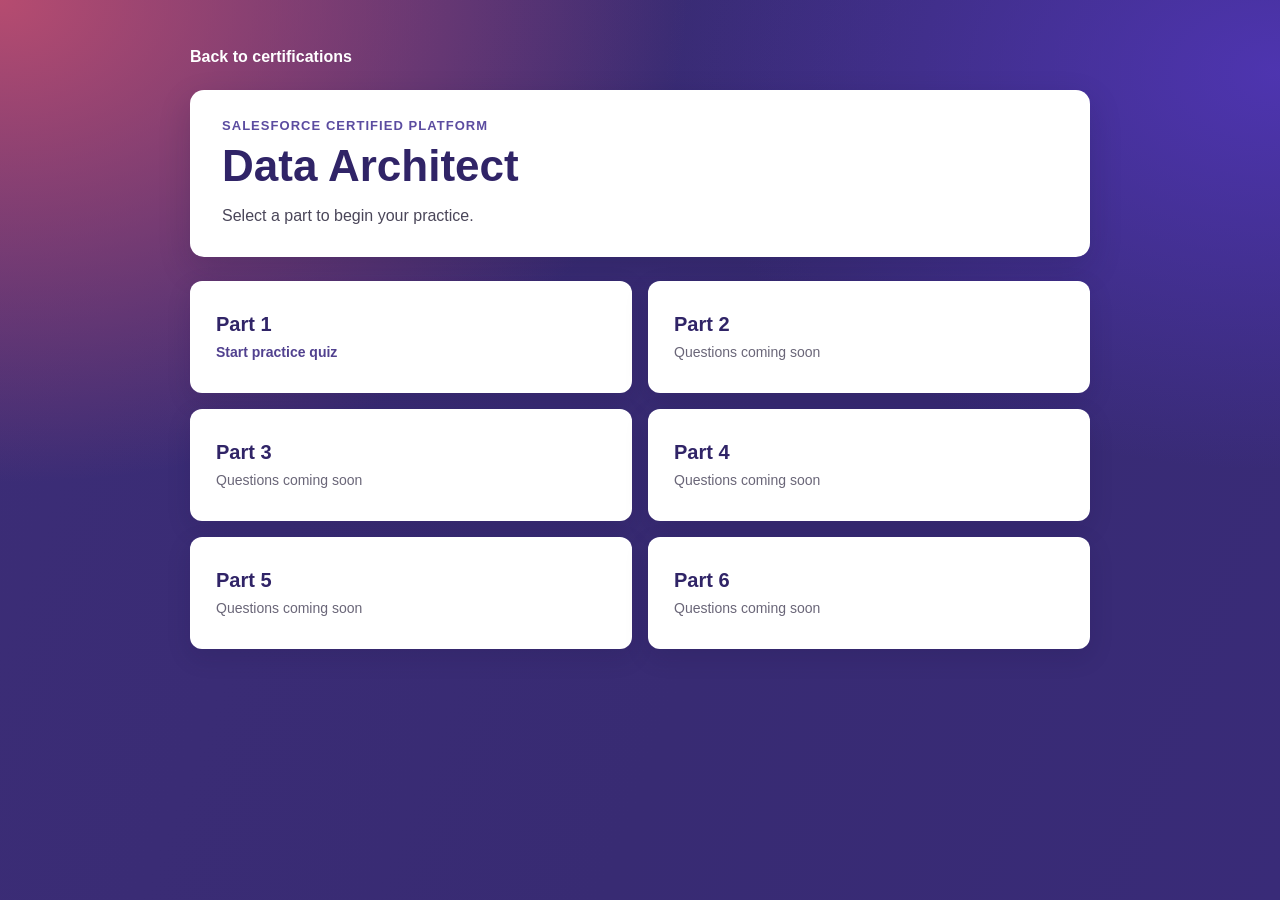
==== data-architect-home.html @ c5f19ad8 "Add Data Architect practice quiz Co-authored-by: Copilot <223556219+Copilot@users.noreply.github.com" ====
<!DOCTYPE html>
<html lang="en">
<head>
  <meta charset="UTF-8">
  <meta name="viewport" content="width=device-width, initial-scale=1">
  <title>Data Architect Practice Parts</title>
  <link rel="stylesheet" href="styles.css">
  <link rel="stylesheet" href="data-architect-home.css">
</head>
<body class="parts-page">
  <main class="parts-shell">
    <a class="parts-back-link" href="index.html">Back to certifications</a>
    <header class="parts-header">
      <p class="eyebrow">Salesforce Certified Platform</p>
      <h1>Data Architect</h1>
      <p>Select a part to begin your practice.</p>
    </header>

    <nav class="part-grid" aria-label="Data Architect practice parts">
      <a class="part-card" href="data-architect-part.html?part=1">
        <span class="part-number">Part 1</span>
        <span class="part-description">Start practice quiz</span>
      </a>
      <a class="part-card" href="data-architect-part.html?part=2">
        <span class="part-number">Part 2</span>
        <span class="part-description">Questions coming soon</span>
      </a>
      <a class="part-card" href="data-architect-part.html?part=3">
        <span class="part-number">Part 3</span>
        <span class="part-description">Questions coming soon</span>
      </a>
      <a class="part-card" href="data-architect-part.html?part=4">
        <span class="part-number">Part 4</span>
        <span class="part-description">Questions coming soon</span>
      </a>
      <a class="part-card" href="data-architect-part.html?part=5">
        <span class="part-number">Part 5</span>
        <span class="part-description">Questions coming soon</span>
      </a>
      <a class="part-card" href="data-architect-part.html?part=6">
        <span class="part-number">Part 6</span>
        <span class="part-description">Questions coming soon</span>
      </a>
    </nav>
  </main>
</body>
</html>
---- styles.css ----
* {
  box-sizing: border-box;
}

body {
  min-height: 100vh;
  margin: 0;
  display: grid;
  place-items: center;
  padding: 24px;
  background-color: #382b73;
  background-image:
    radial-gradient(ellipse at 0% 0%, rgba(195, 79, 111, 0.9), transparent 38%),
    radial-gradient(ellipse at 100% 8%, rgba(83, 55, 190, 0.8), transparent 34%),
    linear-gradient(110deg, #3c2d77, #382b73 58%, #392b78);
  font-family: Arial, Helvetica, sans-serif;
}

.button-group {
  display: flex;
  justify-content: center;
  align-items: center;
  gap: 16px;
  width: 100%;
  max-width: 760px;
}

.button-group button,
.button-group .certification-link {
  display: flex;
  justify-content: center;
  align-items: center;
  flex: 1;
  min-height: 56px;
  border: 0;
  border-radius: 8px;
  background: #0176d3;
  color: #ffffff;
  font-size: 18px;
  font-weight: 700;
  cursor: pointer;
  box-shadow: 0 4px 12px rgba(1, 118, 211, 0.18);
  text-decoration: none;
  transition: background 150ms ease, transform 150ms ease;
}

.button-group button:hover,
.button-group .certification-link:hover {
  background: #014486;
  transform: translateY(-2px);
}

.button-group button:focus-visible,
.button-group .certification-link:focus-visible {
  outline: 3px solid #78b7e8;
  outline-offset: 3px;
}

@media (max-width: 600px) {
  .button-group {
    flex-direction: column;
  }

  .button-group button,
  .button-group .certification-link {
    width: 100%;
    font-size: 16px;
  }
}
---- data-architect-home.css ----
.parts-page {
  display: block;
  padding: 48px 24px;
}

.parts-shell {
  width: min(100%, 900px);
  margin: 0 auto;
}

.parts-back-link {
  display: inline-block;
  margin-bottom: 24px;
  color: #ffffff;
  font-weight: 700;
  text-decoration: none;
}

.parts-back-link:hover {
  text-decoration: underline;
}

.parts-back-link:focus-visible,
.part-card:focus-visible {
  outline: 3px solid #78b7e8;
  outline-offset: 3px;
}

.parts-header {
  margin-bottom: 24px;
  padding: 28px 32px;
  border-radius: 14px;
  background: #ffffff;
  box-shadow: 0 12px 32px rgba(20, 15, 54, 0.18);
  color: #302467;
}

.parts-header .eyebrow {
  margin: 0 0 8px;
  color: #5b4ca0;
  font-size: 13px;
  font-weight: 700;
  letter-spacing: 0.08em;
  text-transform: uppercase;
}

.parts-header h1 {
  margin: 0;
  font-size: clamp(32px, 5vw, 44px);
}

.parts-header p:last-child {
  margin: 12px 0 0;
  color: #4a4659;
  line-height: 1.6;
}

.part-grid {
  display: grid;
  grid-template-columns: repeat(2, minmax(0, 1fr));
  gap: 16px;
}

.part-card {
  display: flex;
  min-height: 112px;
  flex-direction: column;
  justify-content: center;
  gap: 8px;
  padding: 20px 24px;
  border: 2px solid transparent;
  border-radius: 12px;
  background: #ffffff;
  box-shadow: 0 8px 24px rgba(20, 15, 54, 0.14);
  color: #302467;
  text-decoration: none;
  transition: border-color 150ms ease, transform 150ms ease;
}

.part-card:hover {
  transform: translateY(-2px);
  border-color: #9c8bd7;
}

.part-number {
  font-size: 20px;
  font-weight: 700;
}

.part-description {
  color: #6a6678;
  font-size: 14px;
}

.part-card:first-child .part-description {
  color: #51418f;
  font-weight: 700;
}

@media (max-width: 600px) {
  .parts-page {
    padding: 28px 16px;
  }

  .parts-header {
    padding: 20px;
  }

  .part-grid {
    grid-template-columns: 1fr;
  }
}
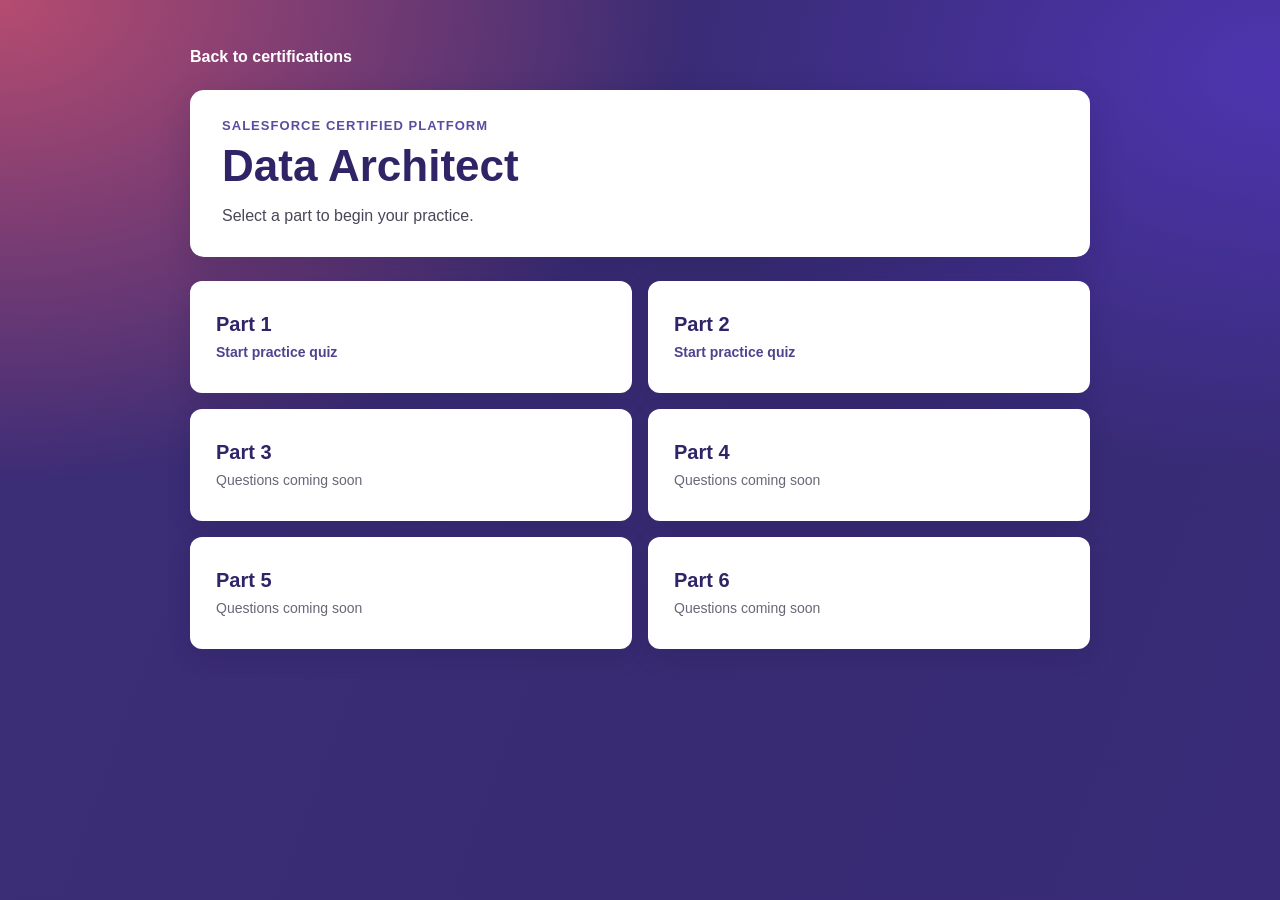
==== commit 27ff2df5: "Add Part 2 Data Architect questions Co-authored-by: Copilot <223556219+Copilot@users.noreply.github." ====
--- a/data-architect-home.html
+++ b/data-architect-home.html
@@ -4,8 +4,8 @@
   <meta charset="UTF-8">
   <meta name="viewport" content="width=device-width, initial-scale=1">
   <title>Data Architect Practice Parts</title>
-  <link rel="stylesheet" href="styles.css">
-  <link rel="stylesheet" href="data-architect-home.css">
+  <link rel="stylesheet" href="css/styles.css">
+  <link rel="stylesheet" href="css/data-architect-home.css">
 </head>
 <body class="parts-page">
   <main class="parts-shell">
@@ -17,13 +17,13 @@
     </header>
 
     <nav class="part-grid" aria-label="Data Architect practice parts">
-      <a class="part-card" href="data-architect-part.html?part=1">
+      <a class="part-card is-available" href="data-architect-part.html?part=1">
         <span class="part-number">Part 1</span>
         <span class="part-description">Start practice quiz</span>
       </a>
-      <a class="part-card" href="data-architect-part.html?part=2">
+      <a class="part-card is-available" href="data-architect-part.html?part=2">
         <span class="part-number">Part 2</span>
-        <span class="part-description">Questions coming soon</span>
+        <span class="part-description">Start practice quiz</span>
       </a>
       <a class="part-card" href="data-architect-part.html?part=3">
         <span class="part-number">Part 3</span>
--- a/css/styles.css
+++ b/css/styles.css
@@ -0,0 +1,69 @@
+* {
+  box-sizing: border-box;
+}
+
+body {
+  min-height: 100vh;
+  margin: 0;
+  display: grid;
+  place-items: center;
+  padding: 24px;
+  background-color: #382b73;
+  background-image:
+    radial-gradient(ellipse at 0% 0%, rgba(195, 79, 111, 0.9), transparent 38%),
+    radial-gradient(ellipse at 100% 8%, rgba(83, 55, 190, 0.8), transparent 34%),
+    linear-gradient(110deg, #3c2d77, #382b73 58%, #392b78);
+  font-family: Arial, Helvetica, sans-serif;
+}
+
+.button-group {
+  display: flex;
+  justify-content: center;
+  align-items: center;
+  gap: 16px;
+  width: 100%;
+  max-width: 760px;
+}
+
+.button-group button,
+.button-group .certification-link {
+  display: flex;
+  justify-content: center;
+  align-items: center;
+  flex: 1;
+  min-height: 56px;
+  border: 0;
+  border-radius: 8px;
+  background: #0176d3;
+  color: #ffffff;
+  font-size: 18px;
+  font-weight: 700;
+  cursor: pointer;
+  box-shadow: 0 4px 12px rgba(1, 118, 211, 0.18);
+  text-decoration: none;
+  transition: background 150ms ease, transform 150ms ease;
+}
+
+.button-group button:hover,
+.button-group .certification-link:hover {
+  background: #014486;
+  transform: translateY(-2px);
+}
+
+.button-group button:focus-visible,
+.button-group .certification-link:focus-visible {
+  outline: 3px solid #78b7e8;
+  outline-offset: 3px;
+}
+
+@media (max-width: 600px) {
+  .button-group {
+    flex-direction: column;
+  }
+
+  .button-group button,
+  .button-group .certification-link {
+    width: 100%;
+    font-size: 16px;
+  }
+}
--- a/css/data-architect-home.css
+++ b/css/data-architect-home.css
@@ -0,0 +1,112 @@
+.parts-page {
+  display: block;
+  padding: 48px 24px;
+}
+
+.parts-shell {
+  width: min(100%, 900px);
+  margin: 0 auto;
+}
+
+.parts-back-link {
+  display: inline-block;
+  margin-bottom: 24px;
+  color: #ffffff;
+  font-weight: 700;
+  text-decoration: none;
+}
+
+.parts-back-link:hover {
+  text-decoration: underline;
+}
+
+.parts-back-link:focus-visible,
+.part-card:focus-visible {
+  outline: 3px solid #78b7e8;
+  outline-offset: 3px;
+}
+
+.parts-header {
+  margin-bottom: 24px;
+  padding: 28px 32px;
+  border-radius: 14px;
+  background: #ffffff;
+  box-shadow: 0 12px 32px rgba(20, 15, 54, 0.18);
+  color: #302467;
+}
+
+.parts-header .eyebrow {
+  margin: 0 0 8px;
+  color: #5b4ca0;
+  font-size: 13px;
+  font-weight: 700;
+  letter-spacing: 0.08em;
+  text-transform: uppercase;
+}
+
+.parts-header h1 {
+  margin: 0;
+  font-size: clamp(32px, 5vw, 44px);
+}
+
+.parts-header p:last-child {
+  margin: 12px 0 0;
+  color: #4a4659;
+  line-height: 1.6;
+}
+
+.part-grid {
+  display: grid;
+  grid-template-columns: repeat(2, minmax(0, 1fr));
+  gap: 16px;
+}
+
+.part-card {
+  display: flex;
+  min-height: 112px;
+  flex-direction: column;
+  justify-content: center;
+  gap: 8px;
+  padding: 20px 24px;
+  border: 2px solid transparent;
+  border-radius: 12px;
+  background: #ffffff;
+  box-shadow: 0 8px 24px rgba(20, 15, 54, 0.14);
+  color: #302467;
+  text-decoration: none;
+  transition: border-color 150ms ease, transform 150ms ease;
+}
+
+.part-card:hover {
+  transform: translateY(-2px);
+  border-color: #9c8bd7;
+}
+
+.part-number {
+  font-size: 20px;
+  font-weight: 700;
+}
+
+.part-description {
+  color: #6a6678;
+  font-size: 14px;
+}
+
+.part-card.is-available .part-description {
+  color: #51418f;
+  font-weight: 700;
+}
+
+@media (max-width: 600px) {
+  .parts-page {
+    padding: 28px 16px;
+  }
+
+  .parts-header {
+    padding: 20px;
+  }
+
+  .part-grid {
+    grid-template-columns: 1fr;
+  }
+}
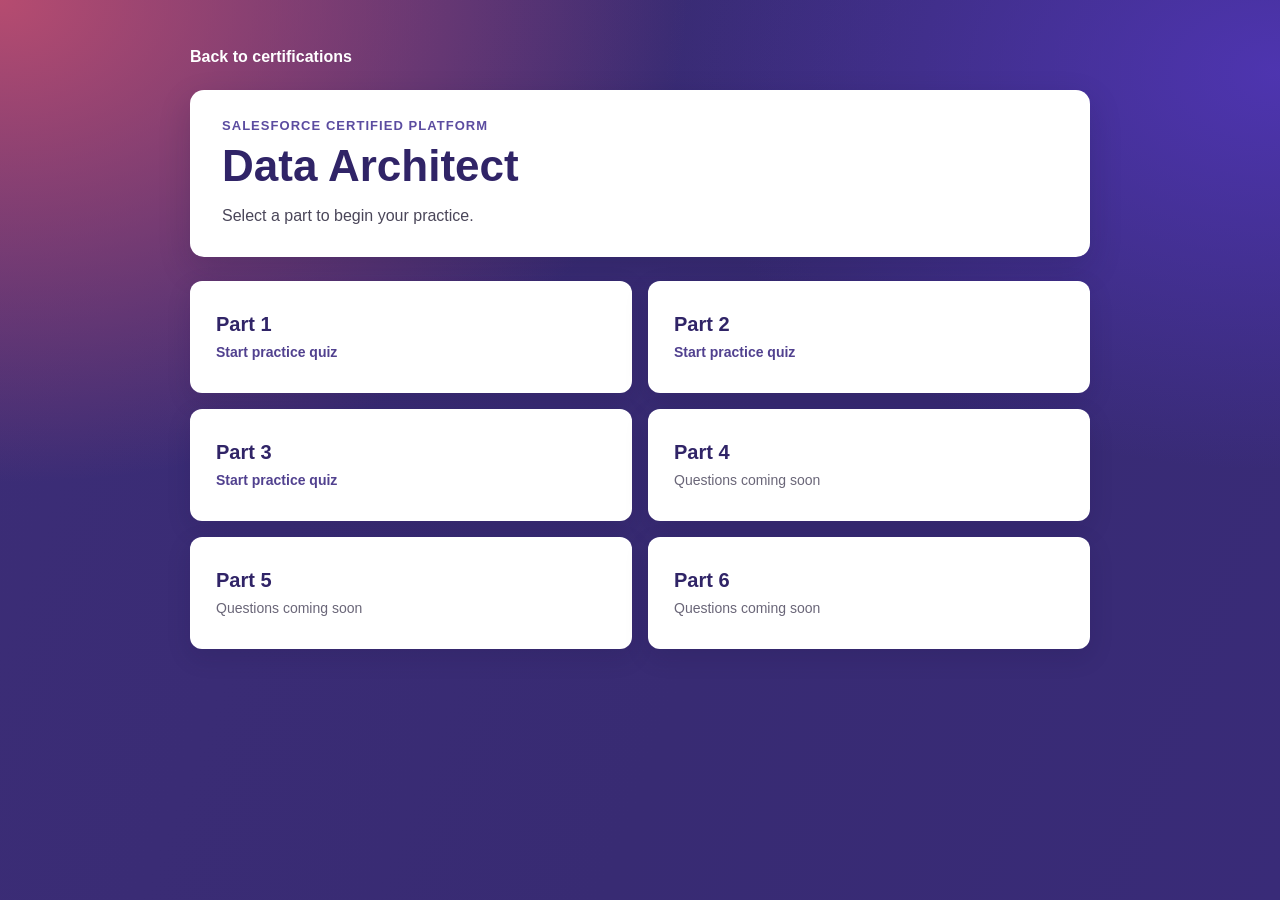
==== commit d9b88a82: "Add Data Architect Part 3 practice quiz Co-authored-by: Copilot <223556219+Copilot@users.noreply.git" ====
--- a/data-architect-home.html
+++ b/data-architect-home.html
@@ -25,9 +25,9 @@
         <span class="part-number">Part 2</span>
         <span class="part-description">Start practice quiz</span>
       </a>
-      <a class="part-card" href="data-architect-part.html?part=3">
+      <a class="part-card is-available" href="data-architect-part.html?part=3">
         <span class="part-number">Part 3</span>
-        <span class="part-description">Questions coming soon</span>
+        <span class="part-description">Start practice quiz</span>
       </a>
       <a class="part-card" href="data-architect-part.html?part=4">
         <span class="part-number">Part 4</span>
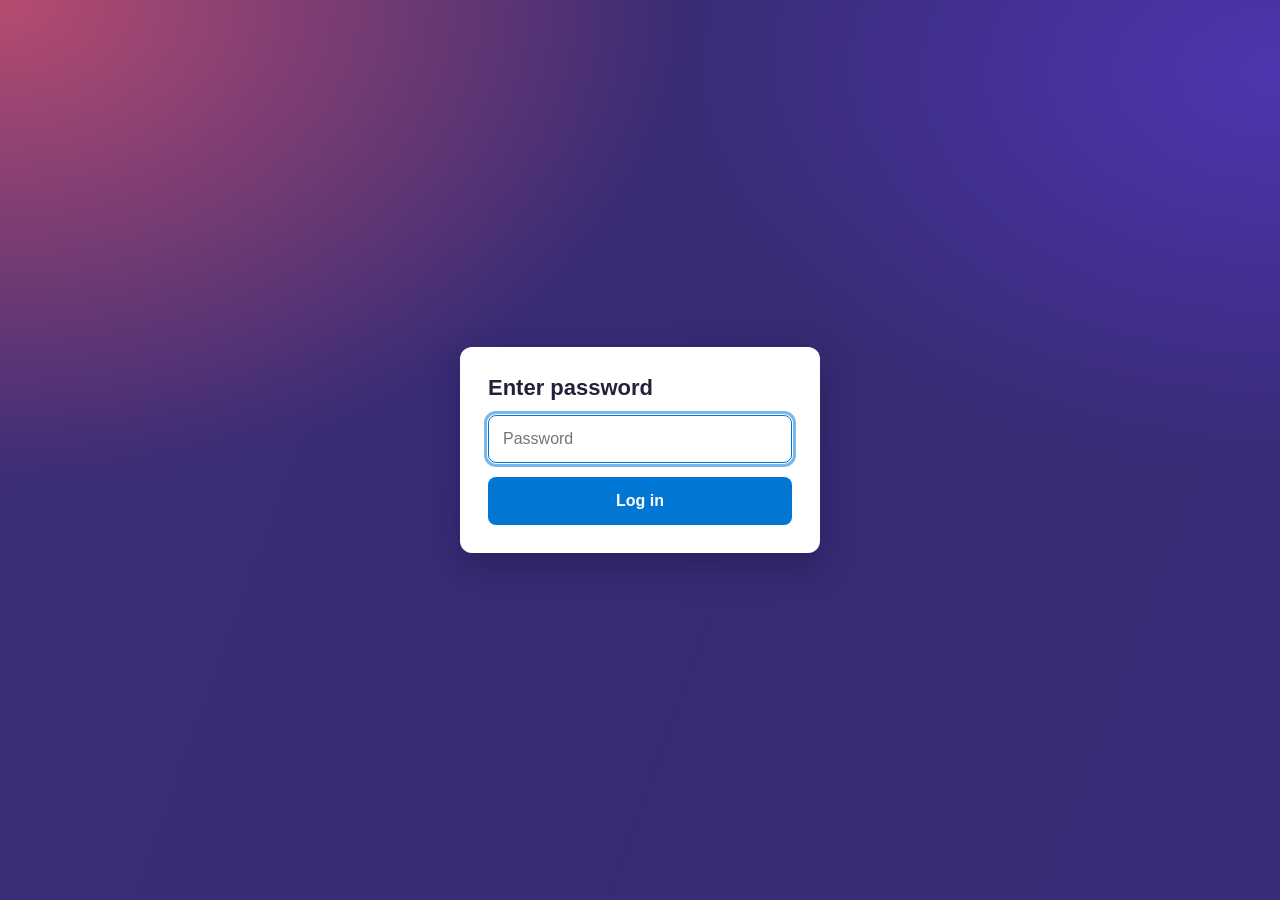
==== commit 3bbeb315: "Add password login gate to the site Index shows a password form; other pages redirect to it until lo" ====
--- a/data-architect-home.html
+++ b/data-architect-home.html
@@ -4,6 +4,7 @@
   <meta charset="UTF-8">
   <meta name="viewport" content="width=device-width, initial-scale=1">
   <title>Data Architect Practice Parts</title>
+  <script src="js/auth.js"></script>
   <link rel="stylesheet" href="css/styles.css">
   <link rel="stylesheet" href="css/data-architect-home.css">
 </head>
--- a/css/styles.css
+++ b/css/styles.css
@@ -67,3 +67,92 @@
     font-size: 16px;
   }
 }
+
+/* Password gate */
+.home-content {
+  display: none;
+  width: 100%;
+  max-width: 760px;
+  flex-direction: column;
+  align-items: center;
+  gap: 24px;
+}
+
+.is-authenticated .home-content {
+  display: flex;
+}
+
+.is-authenticated .login-card {
+  display: none;
+}
+
+.login-card {
+  display: flex;
+  flex-direction: column;
+  gap: 14px;
+  width: 100%;
+  max-width: 360px;
+  padding: 28px;
+  border-radius: 12px;
+  background: #ffffff;
+  box-shadow: 0 12px 32px rgba(20, 12, 60, 0.35);
+}
+
+.login-card h1 {
+  margin: 0;
+  color: #25213a;
+  font-size: 22px;
+}
+
+.login-card input {
+  min-height: 48px;
+  padding: 0 14px;
+  border: 1px solid #b9b5c9;
+  border-radius: 8px;
+  font-size: 16px;
+}
+
+.login-card input:focus-visible {
+  outline: 3px solid #78b7e8;
+  outline-offset: 1px;
+  border-color: #0176d3;
+}
+
+.login-card button {
+  min-height: 48px;
+  border: 0;
+  border-radius: 8px;
+  background: #0176d3;
+  color: #ffffff;
+  font-size: 16px;
+  font-weight: 700;
+  cursor: pointer;
+}
+
+.login-card button:hover {
+  background: #014486;
+}
+
+.login-error {
+  margin: 0;
+  color: #ba0517;
+  font-size: 14px;
+}
+
+.logout-button {
+  border: 0;
+  background: none;
+  color: #ffffff;
+  font-size: 15px;
+  text-decoration: underline;
+  cursor: pointer;
+}
+
+.visually-hidden {
+  position: absolute;
+  width: 1px;
+  height: 1px;
+  overflow: hidden;
+  clip: rect(0 0 0 0);
+  white-space: nowrap;
+}
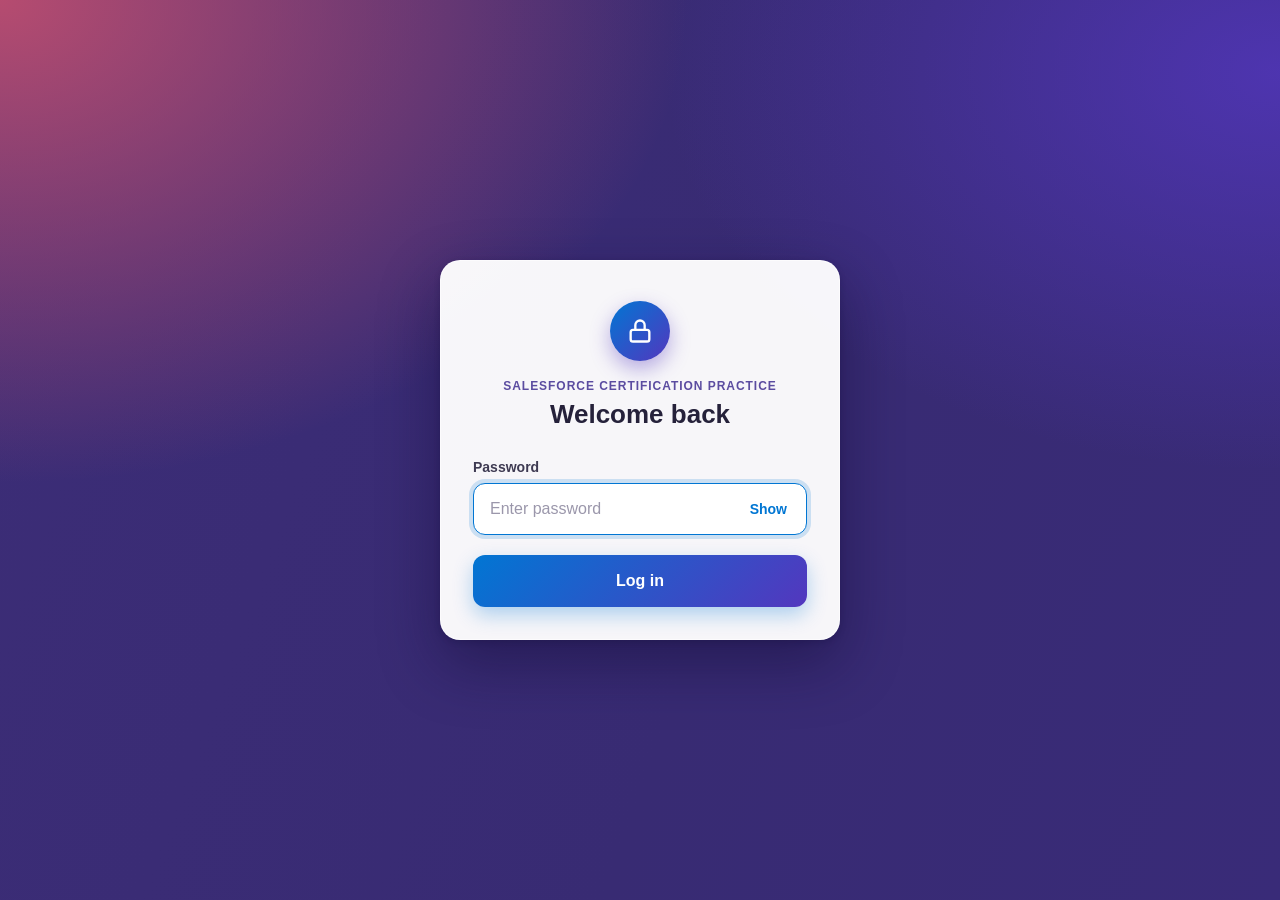
==== commit 35d9f908: "Version asset links so browsers load updated CSS and JS GitHub Pages caches assets for 10 minutes, w" ====
--- a/data-architect-home.html
+++ b/data-architect-home.html
@@ -4,9 +4,9 @@
   <meta charset="UTF-8">
   <meta name="viewport" content="width=device-width, initial-scale=1">
   <title>Data Architect Practice Parts</title>
-  <script src="js/auth.js"></script>
-  <link rel="stylesheet" href="css/styles.css">
-  <link rel="stylesheet" href="css/data-architect-home.css">
+  <script src="js/auth.js?v=3"></script>
+  <link rel="stylesheet" href="css/styles.css?v=3">
+  <link rel="stylesheet" href="css/data-architect-home.css?v=3">
 </head>
 <body class="parts-page">
   <main class="parts-shell">
--- a/css/styles.css
+++ b/css/styles.css
@@ -70,7 +70,7 @@
 
 /* Password gate */
 .home-content {
-  display: none;
+  display: flex;
   width: 100%;
   max-width: 760px;
   flex-direction: column;
@@ -78,65 +78,188 @@
   gap: 24px;
 }
 
-.is-authenticated .home-content {
-  display: flex;
-}
-
+.home-content[hidden],
+.login-card[hidden],
+html:not(.is-authenticated) .home-content,
 .is-authenticated .login-card {
   display: none;
 }
 
+/* Keep the login page content in the exact center of the screen */
+html[data-page="login"] body {
+  display: flex;
+  flex-direction: column;
+  justify-content: center;
+  align-items: center;
+}
+
 .login-card {
   display: flex;
   flex-direction: column;
-  gap: 14px;
-  width: 100%;
-  max-width: 360px;
-  padding: 28px;
+  align-items: stretch;
+  width: 100%;
+  max-width: 400px;
+  margin: auto;
+  padding: 40px 32px 32px;
+  border: 1px solid rgba(255, 255, 255, 0.6);
+  border-radius: 20px;
+  background: rgba(255, 255, 255, 0.96);
+  box-shadow:
+    0 24px 60px rgba(16, 8, 52, 0.45),
+    0 2px 6px rgba(16, 8, 52, 0.2);
+  text-align: center;
+  animation: login-rise 400ms ease-out both;
+}
+
+@keyframes login-rise {
+  from {
+    opacity: 0;
+    transform: translateY(12px);
+  }
+  to {
+    opacity: 1;
+    transform: translateY(0);
+  }
+}
+
+@media (prefers-reduced-motion: reduce) {
+  .login-card {
+    animation: none;
+  }
+}
+
+.login-icon {
+  display: grid;
+  place-items: center;
+  width: 60px;
+  height: 60px;
+  margin: 0 auto 18px;
+  border-radius: 50%;
+  background: linear-gradient(135deg, #0176d3, #5337be);
+  color: #ffffff;
+  box-shadow: 0 8px 20px rgba(83, 55, 190, 0.4);
+}
+
+.login-eyebrow {
+  margin: 0 0 6px;
+  color: #5b4ca0;
+  font-size: 12px;
+  font-weight: 700;
+  letter-spacing: 0.08em;
+  text-transform: uppercase;
+}
+
+.login-title {
+  margin: 0 0 28px;
+  color: #25213a;
+  font-size: 26px;
+  line-height: 1.2;
+}
+
+.login-label {
+  margin-bottom: 8px;
+  color: #3e3a52;
+  font-size: 14px;
+  font-weight: 700;
+  text-align: left;
+}
+
+.password-field {
+  position: relative;
+  display: flex;
+  align-items: center;
+}
+
+.password-field input {
+  width: 100%;
+  min-height: 52px;
+  padding: 0 72px 0 16px;
+  border: 1.5px solid #cfcbdc;
   border-radius: 12px;
+  background: #faf9fd;
+  color: #25213a;
+  font-size: 16px;
+  transition: border-color 150ms ease, box-shadow 150ms ease, background 150ms ease;
+}
+
+.password-field input::placeholder {
+  color: #9b97ab;
+}
+
+.password-field input:focus {
+  outline: none;
+  border-color: #0176d3;
   background: #ffffff;
-  box-shadow: 0 12px 32px rgba(20, 12, 60, 0.35);
-}
-
-.login-card h1 {
-  margin: 0;
-  color: #25213a;
-  font-size: 22px;
-}
-
-.login-card input {
-  min-height: 48px;
-  padding: 0 14px;
-  border: 1px solid #b9b5c9;
+  box-shadow: 0 0 0 4px rgba(1, 118, 211, 0.18);
+}
+
+.password-toggle {
+  position: absolute;
+  right: 8px;
+  min-height: 36px;
+  padding: 0 12px;
+  border: 0;
   border-radius: 8px;
-  font-size: 16px;
-}
-
-.login-card input:focus-visible {
+  background: transparent;
+  color: #0176d3;
+  font-size: 14px;
+  font-weight: 700;
+  cursor: pointer;
+}
+
+.password-toggle:hover {
+  background: rgba(1, 118, 211, 0.08);
+}
+
+.password-toggle:focus-visible {
   outline: 3px solid #78b7e8;
-  outline-offset: 1px;
-  border-color: #0176d3;
-}
-
-.login-card button {
-  min-height: 48px;
-  border: 0;
-  border-radius: 8px;
-  background: #0176d3;
-  color: #ffffff;
-  font-size: 16px;
-  font-weight: 700;
-  cursor: pointer;
-}
-
-.login-card button:hover {
-  background: #014486;
+  outline-offset: 0;
 }
 
 .login-error {
-  margin: 0;
+  margin: 10px 0 0;
   color: #ba0517;
   font-size: 14px;
+  text-align: left;
+}
+
+.login-submit {
+  min-height: 52px;
+  margin-top: 20px;
+  border: 0;
+  border-radius: 12px;
+  background: linear-gradient(135deg, #0176d3, #5337be);
+  color: #ffffff;
+  font-size: 16px;
+  font-weight: 700;
+  cursor: pointer;
+  box-shadow: 0 8px 20px rgba(1, 118, 211, 0.3);
+  transition: transform 150ms ease, box-shadow 150ms ease, filter 150ms ease;
+}
+
+.login-submit:hover {
+  filter: brightness(1.08);
+  transform: translateY(-1px);
+  box-shadow: 0 12px 24px rgba(1, 118, 211, 0.38);
+}
+
+.login-submit:active {
+  transform: translateY(0);
+}
+
+.login-submit:focus-visible {
+  outline: 3px solid #78b7e8;
+  outline-offset: 3px;
+}
+
+@media (max-width: 480px) {
+  .login-card {
+    padding: 32px 20px 24px;
+  }
+
+  .login-title {
+    font-size: 22px;
+  }
 }
 
 .logout-button {
